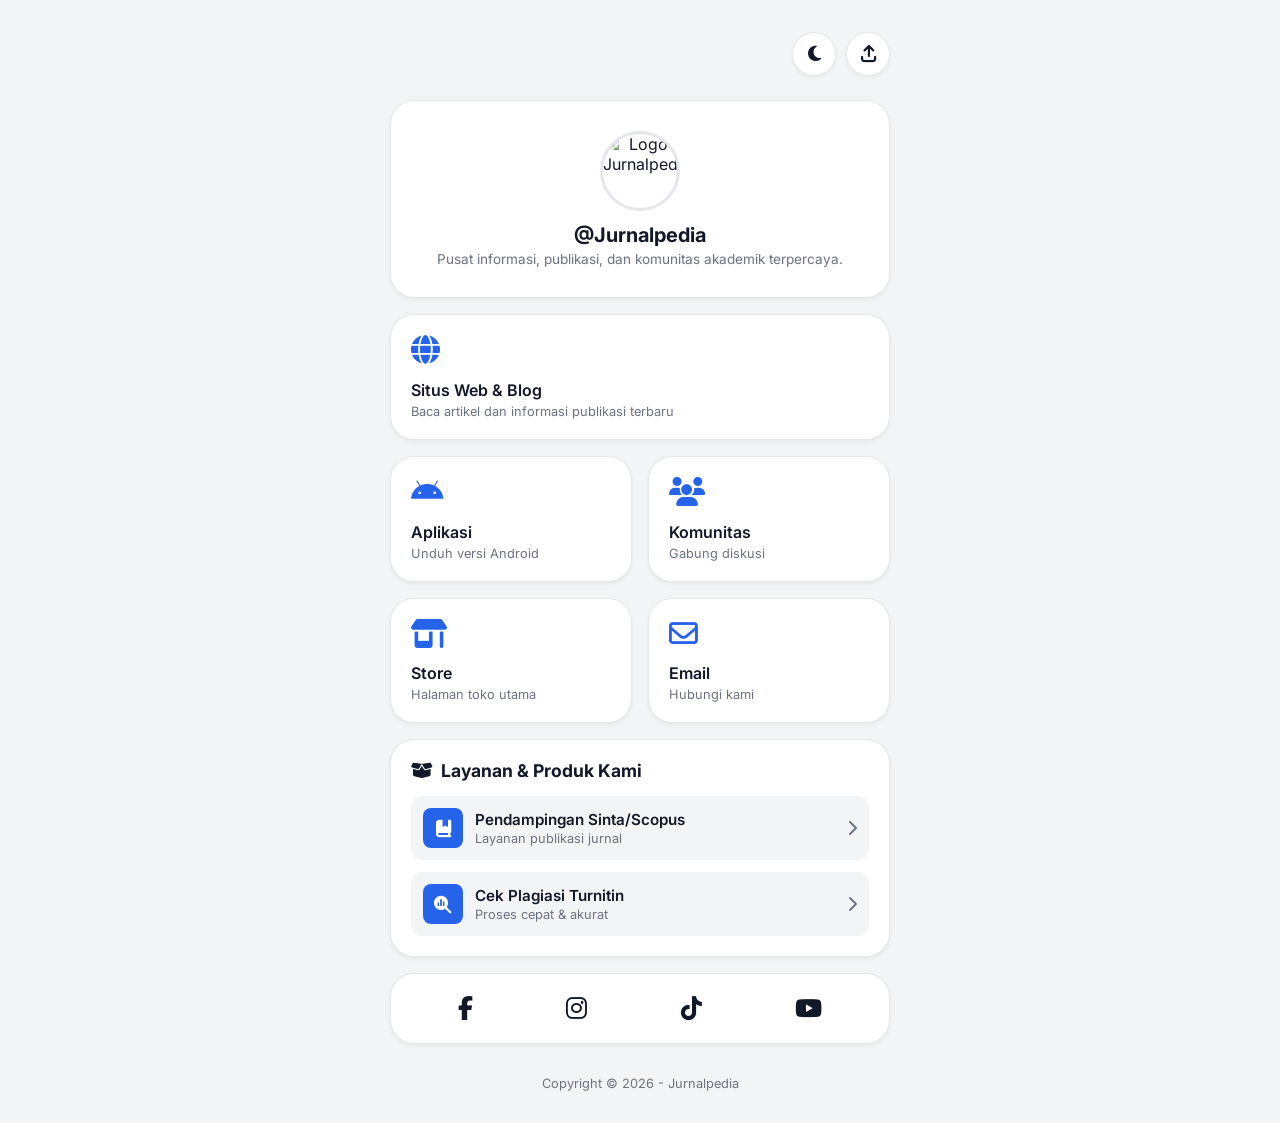
==== index.html @ 5d174ae8 "Initial commit: Jurnalpedia Link" ====
<!DOCTYPE html>
<html lang="id" data-theme="light">
<head>
    <meta charset="UTF-8">
    <meta name="viewport" content="width=device-width, initial-scale=1.0">
    
    <title>Jurnalpedia | Link & Resources</title>
    <meta name="description" content="Portal tautan resmi Jurnalpedia. Akses blog, aplikasi Android, layanan pendampingan Sinta/Scopus, dan komunitas akademik terpercaya.">
    <link rel="canonical" href="https://link.jurnalpedia.my.id/" />
    
    <link rel="icon" type="image/png" href="path/to/favicon.png">

    <meta property="og:title" content="Jurnalpedia | Link & Resources">
    <meta property="og:description" content="Temukan semua tautan resmi, layanan, dan komunitas akademik Jurnalpedia di sini.">
    <meta property="og:image" content="https://link.jurnalpedia.my.id/gambar-thumbnail-untuk-share.jpg"> 
    <meta property="og:url" content="https://link.jurnalpedia.my.id/">
    <meta property="og:type" content="website">

    <meta name="twitter:card" content="summary_large_image">
    <meta name="twitter:title" content="Jurnalpedia | Link & Resources">
    <meta name="twitter:description" content="Pusat informasi, publikasi, dan komunitas akademik terpercaya.">
    <meta name="twitter:image" content="https://link.jurnalpedia.my.id/gambar-thumbnail-untuk-share.jpg"> 
    
    <link href="https://fonts.googleapis.com/css2?family=Inter:wght@400;500;600;700&display=swap" rel="stylesheet">
    <link rel="stylesheet" href="https://cdnjs.cloudflare.com/ajax/libs/font-awesome/6.4.0/css/all.min.css">

    <style>
        :root { --bg-color: #f3f4f6; --text-main: #111827; --text-muted: #6b7280; --card-bg: #ffffff; --card-border: #e5e7eb; --accent-color: #2563eb; --shadow-sm: 0 2px 4px rgba(0,0,0,0.05); --shadow-md: 0 10px 15px -3px rgba(0,0,0,0.1); }
        [data-theme="dark"] { --bg-color: #111827; --text-main: #f9fafb; --text-muted: #9ca3af; --card-bg: #1f2937; --card-border: #374151; --accent-color: #3b82f6; --shadow-sm: 0 2px 4px rgba(0,0,0,0.3); --shadow-md: 0 10px 15px -3px rgba(0,0,0,0.4); }
        * { box-sizing: border-box; margin: 0; padding: 0; font-family: 'Inter', sans-serif; }
        body { background-color: var(--bg-color); color: var(--text-main); display: flex; justify-content: center; min-height: 100vh; padding: 2rem 1rem; transition: background-color 0.3s, color 0.3s; }
        .container { width: 100%; max-width: 500px; display: flex; flex-direction: column; }
        .top-actions { display: flex; justify-content: flex-end; gap: 10px; margin-bottom: 1.5rem; }
        .icon-btn { background: var(--card-bg); border: 1px solid var(--card-border); color: var(--text-main); width: 44px; height: 44px; border-radius: 50%; display: flex; align-items: center; justify-content: center; cursor: pointer; box-shadow: var(--shadow-sm); font-size: 1.1rem; transition: transform 0.2s; }
        .icon-btn:active { transform: scale(0.95); }
        .bento-grid { display: grid; grid-template-columns: repeat(2, 1fr); gap: 16px; width: 100%; }
        .bento-card { background-color: var(--card-bg); border: 1px solid var(--card-border); border-radius: 24px; padding: 20px; text-decoration: none; color: var(--text-main); display: flex; flex-direction: column; justify-content: space-between; box-shadow: var(--shadow-sm); transition: transform 0.2s, box-shadow 0.2s; position: relative; overflow: hidden; }
        .bento-card:hover { transform: translateY(-4px); box-shadow: var(--shadow-md); }
        .span-2 { grid-column: span 2; }
        .profile-card { align-items: center; text-align: center; padding: 30px 20px; }
        .profile-img { width: 80px; height: 80px; border-radius: 50%; object-fit: cover; margin-bottom: 12px; border: 3px solid var(--card-border); }
        .profile-card h1 { font-size: 1.25rem; font-weight: 700; margin-bottom: 4px; }
        .profile-card p { font-size: 0.85rem; color: var(--text-muted); }
        .link-card i { font-size: 1.8rem; margin-bottom: 16px; color: var(--accent-color); }
        .link-card h2 { font-size: 1rem; font-weight: 600; margin-bottom: 4px; }
        .link-card p { font-size: 0.8rem; color: var(--text-muted); }
        .product-section h2 { font-size: 1.1rem; margin-bottom: 15px; color: var(--text-main); display: flex; align-items: center; gap: 8px; }
        .product-list { display: flex; flex-direction: column; gap: 12px; }
        .product-item { display: flex; align-items: center; justify-content: space-between; padding: 12px; background-color: var(--bg-color); border-radius: 12px; text-decoration: none; color: var(--text-main); transition: transform 0.2s, background-color 0.2s; }
        .product-item:hover { transform: scale(1.02); background-color: var(--card-border); }
        .product-info { display: flex; align-items: center; gap: 12px; }
        .product-icon { width: 40px; height: 40px; border-radius: 8px; background-color: var(--accent-color); color: #ffffff; display: flex; align-items: center; justify-content: center; font-size: 1.1rem; }
        .product-text h3 { font-size: 0.95rem; font-weight: 600; margin-bottom: 2px; }
        .product-text p { font-size: 0.8rem; color: var(--text-muted); }
        .social-card { display: flex; flex-direction: row; justify-content: space-around; align-items: center; padding: 20px; }
        .social-link { color: var(--text-main); font-size: 1.5rem; transition: color 0.2s, transform 0.2s; }
        .social-link:hover { color: var(--accent-color); transform: scale(1.1); }
        .footer { margin-top: 2rem; text-align: center; color: var(--text-muted); font-size: 0.8rem; }

        @media (max-width: 480px) {
            body {
                padding: 1.5rem 0.75rem;
            }
            .bento-grid {
                gap: 12px;
            }
            .bento-card {
                padding: 15px;
                border-radius: 20px;
            }
            .profile-card {
                padding: 20px 15px;
            }
            .profile-img {
                width: 70px;
                height: 70px;
            }
            .link-card i {
                font-size: 1.5rem;
                margin-bottom: 12px;
            }
            .link-card h2 {
                font-size: 0.9rem;
            }
            .link-card p {
                font-size: 0.75rem;
            }
            .product-item {
                padding: 10px;
            }
            .product-icon {
                width: 36px;
                height: 36px;
                font-size: 1rem;
            }
            .product-text h3 {
                font-size: 0.85rem;
            }
            .product-text p {
                font-size: 0.75rem;
            }
            .social-card {
                padding: 15px;
            }
            .social-link {
                font-size: 1.3rem;
            }
        }
    </style>
</head>
<body>

    <div class="container">
        
        <div class="top-actions">
            <button class="icon-btn" id="themeToggle" aria-label="Toggle Dark Mode">
                <i class="fa-solid fa-moon"></i>
            </button>
            <button class="icon-btn" id="shareBtn" aria-label="Share">
                <i class="fa-solid fa-arrow-up-from-bracket"></i>
            </button>
        </div>

        <div class="bento-grid">
            
            <div class="bento-card profile-card span-2">
                <img src="https://via.placeholder.com/150" alt="Logo Jurnalpedia" class="profile-img">
                <h1>@Jurnalpedia</h1> 
                <p>Pusat informasi, publikasi, dan komunitas akademik terpercaya.</p>
            </div>

            <a href="https://www.jurnalpedia.my.id" class="bento-card link-card span-2" target="_blank" rel="noopener noreferrer">
                <i class="fa-solid fa-globe"></i>
                <div>
                    <h2>Situs Web & Blog</h2> 
                    <p>Baca artikel dan informasi publikasi terbaru</p>
                </div>
            </a>

            <a href="#" class="bento-card link-card" target="_blank" rel="noopener noreferrer">
                <i class="fa-brands fa-android"></i>
                <div>
                    <h2>Aplikasi</h2> 
                    <p>Unduh versi Android</p>
                </div>
            </a>

            <a href="#" class="bento-card link-card" target="_blank" rel="noopener noreferrer">
                <i class="fa-solid fa-users"></i>
                <div>
                    <h2>Komunitas</h2> 
                    <p>Gabung diskusi</p>
                </div>
            </a>

            <a href="#" class="bento-card link-card" target="_blank" rel="noopener noreferrer">
                <i class="fa-solid fa-shop"></i>
                <div>
                    <h2>Store</h2> 
                    <p>Halaman toko utama</p>
                </div>
            </a>

            <a href="mailto:email@jurnalpedia.my.id" class="bento-card link-card">
                <i class="fa-regular fa-envelope"></i>
                <div>
                    <h2>Email</h2> 
                    <p>Hubungi kami</p>
                </div>
            </a>

            <div class="bento-card span-2 product-section">
                <h2><i class="fa-solid fa-box-open"></i> Layanan & Produk Kami</h2> 
                <div class="product-list">
                    
                    <a href="#" class="product-item" target="_blank" rel="noopener noreferrer">
                        <div class="product-info">
                            <div class="product-icon"><i class="fa-solid fa-book-bookmark"></i></div>
                            <div class="product-text">
                                <h3>Pendampingan Sinta/Scopus</h3> 
                                <p>Layanan publikasi jurnal</p>
                            </div>
                        </div>
                        <i class="fa-solid fa-chevron-right" style="color: var(--text-muted);"></i>
                    </a>

                    <a href="#" class="product-item" target="_blank" rel="noopener noreferrer">
                        <div class="product-info">
                            <div class="product-icon"><i class="fa-solid fa-magnifying-glass-chart"></i></div>
                            <div class="product-text">
                                <h3>Cek Plagiasi Turnitin</h3> 
                                <p>Proses cepat & akurat</p>
                            </div>
                        </div>
                        <i class="fa-solid fa-chevron-right" style="color: var(--text-muted);"></i>
                    </a>

                </div>
            </div>

            <div class="bento-card social-card span-2">
                <a href="#" class="social-link" aria-label="Facebook Page" target="_blank" rel="noopener noreferrer"><i class="fa-brands fa-facebook-f"></i></a>
                <a href="#" class="social-link" aria-label="Instagram Profile" target="_blank" rel="noopener noreferrer"><i class="fa-brands fa-instagram"></i></a>
                <a href="#" class="social-link" aria-label="TikTok Profile" target="_blank" rel="noopener noreferrer"><i class="fa-brands fa-tiktok"></i></a>
                <a href="#" class="social-link" aria-label="YouTube Channel" target="_blank" rel="noopener noreferrer"><i class="fa-brands fa-youtube"></i></a>
            </div>

        </div>
        <div class="footer">
            <p>Copyright &copy; <span id="year">2026</span> - Jurnalpedia</p>
        </div>

    </div>

    <script>
        document.getElementById('year').textContent = new Date().getFullYear();
        const themeToggle = document.getElementById('themeToggle');
        const themeIcon = themeToggle.querySelector('i');
        const htmlElement = document.documentElement;
        const savedTheme = localStorage.getItem('theme');
        if (savedTheme) {
            htmlElement.setAttribute('data-theme', savedTheme);
            updateThemeIcon(savedTheme);
        } else if (window.matchMedia && window.matchMedia('(prefers-color-scheme: dark)').matches) {
            htmlElement.setAttribute('data-theme', 'dark');
            updateThemeIcon('dark');
        }
        themeToggle.addEventListener('click', () => {
            const currentTheme = htmlElement.getAttribute('data-theme');
            const newTheme = currentTheme === 'light' ? 'dark' : 'light';
            htmlElement.setAttribute('data-theme', newTheme);
            localStorage.setItem('theme', newTheme);
            updateThemeIcon(newTheme);
        });
        function updateThemeIcon(theme) {
            if (theme === 'dark') {
                themeIcon.classList.replace('fa-moon', 'fa-sun');
            } else {
                themeIcon.classList.replace('fa-sun', 'fa-moon');
            }
        }
        const shareBtn = document.getElementById('shareBtn');
        shareBtn.addEventListener('click', async () => {
            if (navigator.share) {
                try {
                    await navigator.share({
                        title: 'Jurnalpedia Links',
                        text: 'Temukan semua tautan resmi Jurnalpedia di sini!',
                        url: window.location.href
                    });
                } catch (err) {
                    console.log('Share canceled:', err);
                }
            } else {
                navigator.clipboard.writeText(window.location.href);
                alert('Tautan disalin ke clipboard!');
            }
        });
    </script>
</body>
</html>
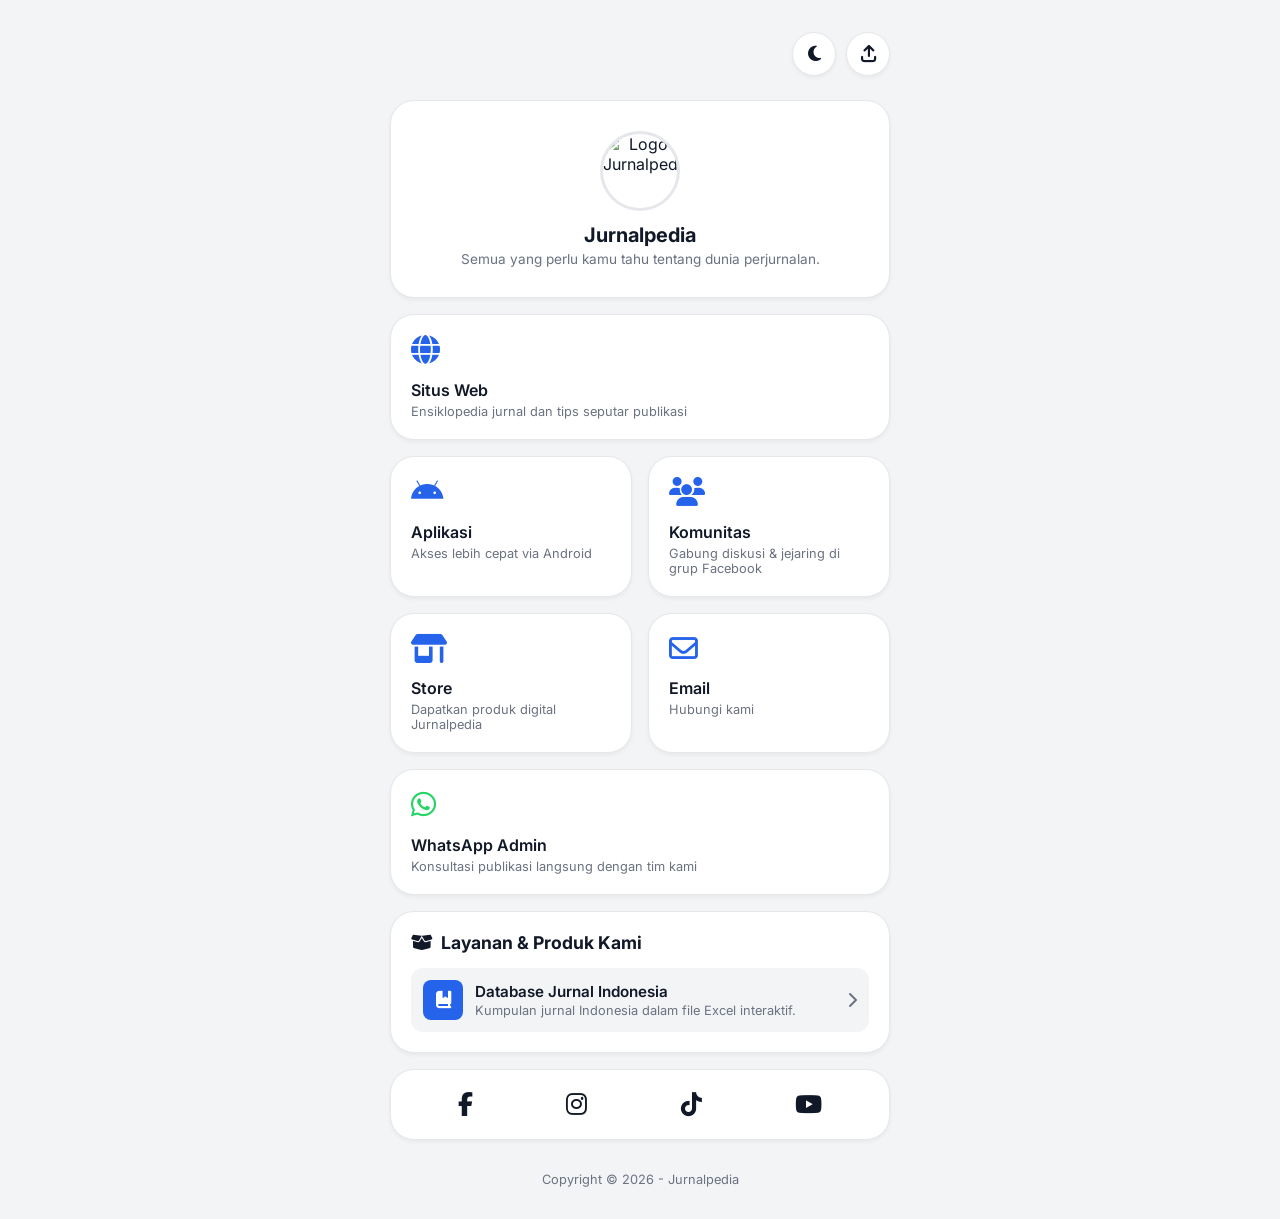
==== commit 838f1f3b: "Update SEO meta tags, perbaiki copywriting profil, dan tambah tombol WhatsApp" ====
--- a/index.html
+++ b/index.html
@@ -4,22 +4,22 @@
     <meta charset="UTF-8">
     <meta name="viewport" content="width=device-width, initial-scale=1.0">
     
-    <title>Jurnalpedia | Link & Resources</title>
-    <meta name="description" content="Portal tautan resmi Jurnalpedia. Akses blog, aplikasi Android, layanan pendampingan Sinta/Scopus, dan komunitas akademik terpercaya.">
+    <title>Jurnalpedia | Ensiklopedia Jurnal & Komunitas Akademik</title>
+    <meta name="description" content="Portal tautan resmi Jurnalpedia. Akses ensiklopedia jurnal, aplikasi Android, database jurnal Indonesia, dan komunitas akademik terpercaya.">
     <link rel="canonical" href="https://link.jurnalpedia.my.id/" />
     
-    <link rel="icon" type="image/png" href="path/to/favicon.png">
-
-    <meta property="og:title" content="Jurnalpedia | Link & Resources">
-    <meta property="og:description" content="Temukan semua tautan resmi, layanan, dan komunitas akademik Jurnalpedia di sini.">
-    <meta property="og:image" content="https://link.jurnalpedia.my.id/gambar-thumbnail-untuk-share.jpg"> 
+    <link rel="icon" type="image/png" href="https://yt3.googleusercontent.com/y1gAAo7GMOeDm1l3ZF2Vd3E8LzYEVMPhHXosQD47yBNoC2jjuOr83NpmQH1GYF8nZBvdHhKmEA=s160-c-k-c0x00ffffff-no-rj">
+
+    <meta property="og:title" content="Jurnalpedia | Ensiklopedia Jurnal & Komunitas Akademik">
+    <meta property="og:description" content="Portal tautan resmi Jurnalpedia. Akses ensiklopedia jurnal, aplikasi Android, database jurnal Indonesia, dan komunitas akademik terpercaya.">
+    <meta property="og:image" content="https://yt3.googleusercontent.com/y1gAAo7GMOeDm1l3ZF2Vd3E8LzYEVMPhHXosQD47yBNoC2jjuOr83NpmQH1GYF8nZBvdHhKmEA=s160-c-k-c0x00ffffff-no-rj"> 
     <meta property="og:url" content="https://link.jurnalpedia.my.id/">
     <meta property="og:type" content="website">
 
     <meta name="twitter:card" content="summary_large_image">
-    <meta name="twitter:title" content="Jurnalpedia | Link & Resources">
-    <meta name="twitter:description" content="Pusat informasi, publikasi, dan komunitas akademik terpercaya.">
-    <meta name="twitter:image" content="https://link.jurnalpedia.my.id/gambar-thumbnail-untuk-share.jpg"> 
+    <meta name="twitter:title" content="Jurnalpedia | Ensiklopedia Jurnal & Komunitas Akademik">
+    <meta name="twitter:description" content="Portal tautan resmi Jurnalpedia. Akses ensiklopedia jurnal, aplikasi Android, database jurnal Indonesia, dan komunitas akademik terpercaya.">
+    <meta name="twitter:image" content="https://yt3.googleusercontent.com/y1gAAo7GMOeDm1l3ZF2Vd3E8LzYEVMPhHXosQD47yBNoC2jjuOr83NpmQH1GYF8nZBvdHhKmEA=s160-c-k-c0x00ffffff-no-rj"> 
     
     <link href="https://fonts.googleapis.com/css2?family=Inter:wght@400;500;600;700&display=swap" rel="stylesheet">
     <link rel="stylesheet" href="https://cdnjs.cloudflare.com/ajax/libs/font-awesome/6.4.0/css/all.min.css">
@@ -34,7 +34,9 @@
         .icon-btn { background: var(--card-bg); border: 1px solid var(--card-border); color: var(--text-main); width: 44px; height: 44px; border-radius: 50%; display: flex; align-items: center; justify-content: center; cursor: pointer; box-shadow: var(--shadow-sm); font-size: 1.1rem; transition: transform 0.2s; }
         .icon-btn:active { transform: scale(0.95); }
         .bento-grid { display: grid; grid-template-columns: repeat(2, 1fr); gap: 16px; width: 100%; }
-        .bento-card { background-color: var(--card-bg); border: 1px solid var(--card-border); border-radius: 24px; padding: 20px; text-decoration: none; color: var(--text-main); display: flex; flex-direction: column; justify-content: space-between; box-shadow: var(--shadow-sm); transition: transform 0.2s, box-shadow 0.2s; position: relative; overflow: hidden; }
+        
+        .bento-card { background-color: var(--card-bg); border: 1px solid var(--card-border); border-radius: 24px; padding: 20px; text-decoration: none; color: var(--text-main); display: flex; flex-direction: column; justify-content: flex-start; box-shadow: var(--shadow-sm); transition: transform 0.2s, box-shadow 0.2s; position: relative; overflow: hidden; }
+        
         .bento-card:hover { transform: translateY(-4px); box-shadow: var(--shadow-md); }
         .span-2 { grid-column: span 2; }
         .profile-card { align-items: center; text-align: center; padding: 30px 20px; }
@@ -42,6 +44,9 @@
         .profile-card h1 { font-size: 1.25rem; font-weight: 700; margin-bottom: 4px; }
         .profile-card p { font-size: 0.85rem; color: var(--text-muted); }
         .link-card i { font-size: 1.8rem; margin-bottom: 16px; color: var(--accent-color); }
+        
+        .wa-icon { color: #25D366 !important; }
+
         .link-card h2 { font-size: 1rem; font-weight: 600; margin-bottom: 4px; }
         .link-card p { font-size: 0.8rem; color: var(--text-muted); }
         .product-section h2 { font-size: 1.1rem; margin-bottom: 15px; color: var(--text-main); display: flex; align-items: center; gap: 8px; }
@@ -58,53 +63,20 @@
         .footer { margin-top: 2rem; text-align: center; color: var(--text-muted); font-size: 0.8rem; }
 
         @media (max-width: 480px) {
-            body {
-                padding: 1.5rem 0.75rem;
-            }
-            .bento-grid {
-                gap: 12px;
-            }
-            .bento-card {
-                padding: 15px;
-                border-radius: 20px;
-            }
-            .profile-card {
-                padding: 20px 15px;
-            }
-            .profile-img {
-                width: 70px;
-                height: 70px;
-            }
-            .link-card i {
-                font-size: 1.5rem;
-                margin-bottom: 12px;
-            }
-            .link-card h2 {
-                font-size: 0.9rem;
-            }
-            .link-card p {
-                font-size: 0.75rem;
-            }
-            .product-item {
-                padding: 10px;
-            }
-            .product-icon {
-                width: 36px;
-                height: 36px;
-                font-size: 1rem;
-            }
-            .product-text h3 {
-                font-size: 0.85rem;
-            }
-            .product-text p {
-                font-size: 0.75rem;
-            }
-            .social-card {
-                padding: 15px;
-            }
-            .social-link {
-                font-size: 1.3rem;
-            }
+            body { padding: 1.5rem 0.75rem; }
+            .bento-grid { gap: 12px; }
+            .bento-card { padding: 15px; border-radius: 20px; }
+            .profile-card { padding: 20px 15px; }
+            .profile-img { width: 70px; height: 70px; }
+            .link-card i { font-size: 1.5rem; margin-bottom: 12px; }
+            .link-card h2 { font-size: 0.9rem; }
+            .link-card p { font-size: 0.75rem; }
+            .product-item { padding: 10px; }
+            .product-icon { width: 36px; height: 36px; font-size: 1rem; }
+            .product-text h3 { font-size: 0.85rem; }
+            .product-text p { font-size: 0.75rem; }
+            .social-card { padding: 15px; }
+            .social-link { font-size: 1.3rem; }
         }
     </style>
 </head>
@@ -124,48 +96,56 @@
         <div class="bento-grid">
             
             <div class="bento-card profile-card span-2">
-                <img src="https://via.placeholder.com/150" alt="Logo Jurnalpedia" class="profile-img">
-                <h1>@Jurnalpedia</h1> 
-                <p>Pusat informasi, publikasi, dan komunitas akademik terpercaya.</p>
+                <img src="https://yt3.googleusercontent.com/y1gAAo7GMOeDm1l3ZF2Vd3E8LzYEVMPhHXosQD47yBNoC2jjuOr83NpmQH1GYF8nZBvdHhKmEA=s160-c-k-c0x00ffffff-no-rj" alt="Logo Jurnalpedia" class="profile-img">
+                <h1>Jurnalpedia</h1> 
+                <p>Semua yang perlu kamu tahu tentang dunia perjurnalan.</p>
             </div>
 
             <a href="https://www.jurnalpedia.my.id" class="bento-card link-card span-2" target="_blank" rel="noopener noreferrer">
                 <i class="fa-solid fa-globe"></i>
                 <div>
-                    <h2>Situs Web & Blog</h2> 
-                    <p>Baca artikel dan informasi publikasi terbaru</p>
-                </div>
-            </a>
-
-            <a href="#" class="bento-card link-card" target="_blank" rel="noopener noreferrer">
+                    <h2>Situs Web</h2> 
+                    <p>Ensiklopedia jurnal dan tips seputar publikasi</p>
+                </div>
+            </a>
+
+            <a href="https://play.google.com/store/apps/details?id=com.jurnalpedia.app" class="bento-card link-card" target="_blank" rel="noopener noreferrer">
                 <i class="fa-brands fa-android"></i>
                 <div>
                     <h2>Aplikasi</h2> 
-                    <p>Unduh versi Android</p>
-                </div>
-            </a>
-
-            <a href="#" class="bento-card link-card" target="_blank" rel="noopener noreferrer">
+                    <p>Akses lebih cepat via Android</p>
+                </div>
+            </a>
+
+            <a href="https://www.facebook.com/groups/jurnalpediaofc" class="bento-card link-card" target="_blank" rel="noopener noreferrer">
                 <i class="fa-solid fa-users"></i>
                 <div>
                     <h2>Komunitas</h2> 
-                    <p>Gabung diskusi</p>
-                </div>
-            </a>
-
-            <a href="#" class="bento-card link-card" target="_blank" rel="noopener noreferrer">
+                    <p>Gabung diskusi & jejaring di grup Facebook</p>
+                </div>
+            </a>
+
+            <a href="https://lynk.id/fanblog" class="bento-card link-card" target="_blank" rel="noopener noreferrer">
                 <i class="fa-solid fa-shop"></i>
                 <div>
                     <h2>Store</h2> 
-                    <p>Halaman toko utama</p>
-                </div>
-            </a>
-
-            <a href="mailto:email@jurnalpedia.my.id" class="bento-card link-card">
+                    <p>Dapatkan produk digital Jurnalpedia</p>
+                </div>
+            </a>
+
+            <a href="mailto:fanblog.jurnalpedia@gmail.com" class="bento-card link-card">
                 <i class="fa-regular fa-envelope"></i>
                 <div>
                     <h2>Email</h2> 
                     <p>Hubungi kami</p>
+                </div>
+            </a>
+
+            <a href="https://wa.me/6285275551454?text=Halo%20Admin%20Jurnalpedia,%20saya%20ingin%20konsultasi%20mengenai%20publikasi%20jurnal." class="bento-card link-card span-2" target="_blank" rel="noopener noreferrer">
+                <i class="fa-brands fa-whatsapp wa-icon"></i>
+                <div>
+                    <h2>WhatsApp Admin</h2> 
+                    <p>Konsultasi publikasi langsung dengan tim kami</p>
                 </div>
             </a>
 
@@ -173,36 +153,24 @@
                 <h2><i class="fa-solid fa-box-open"></i> Layanan & Produk Kami</h2> 
                 <div class="product-list">
                     
-                    <a href="#" class="product-item" target="_blank" rel="noopener noreferrer">
+                    <a href="https://lynk.id/fanblog/zommzvxz33ov" class="product-item" target="_blank" rel="noopener noreferrer">
                         <div class="product-info">
                             <div class="product-icon"><i class="fa-solid fa-book-bookmark"></i></div>
                             <div class="product-text">
-                                <h3>Pendampingan Sinta/Scopus</h3> 
-                                <p>Layanan publikasi jurnal</p>
+                                <h3>Database Jurnal Indonesia</h3> 
+                                <p>Kumpulan jurnal Indonesia dalam file Excel interaktif.</p>
                             </div>
                         </div>
                         <i class="fa-solid fa-chevron-right" style="color: var(--text-muted);"></i>
                     </a>
-
-                    <a href="#" class="product-item" target="_blank" rel="noopener noreferrer">
-                        <div class="product-info">
-                            <div class="product-icon"><i class="fa-solid fa-magnifying-glass-chart"></i></div>
-                            <div class="product-text">
-                                <h3>Cek Plagiasi Turnitin</h3> 
-                                <p>Proses cepat & akurat</p>
-                            </div>
-                        </div>
-                        <i class="fa-solid fa-chevron-right" style="color: var(--text-muted);"></i>
-                    </a>
-
                 </div>
             </div>
 
             <div class="bento-card social-card span-2">
-                <a href="#" class="social-link" aria-label="Facebook Page" target="_blank" rel="noopener noreferrer"><i class="fa-brands fa-facebook-f"></i></a>
-                <a href="#" class="social-link" aria-label="Instagram Profile" target="_blank" rel="noopener noreferrer"><i class="fa-brands fa-instagram"></i></a>
-                <a href="#" class="social-link" aria-label="TikTok Profile" target="_blank" rel="noopener noreferrer"><i class="fa-brands fa-tiktok"></i></a>
-                <a href="#" class="social-link" aria-label="YouTube Channel" target="_blank" rel="noopener noreferrer"><i class="fa-brands fa-youtube"></i></a>
+                <a href="https://www.facebook.com/jurnalpediaofc" class="social-link" aria-label="Facebook Page" target="_blank" rel="noopener noreferrer"><i class="fa-brands fa-facebook-f"></i></a>
+                <a href="https://www.instagram.com/jurnalpediaofc" class="social-link" aria-label="Instagram Profile" target="_blank" rel="noopener noreferrer"><i class="fa-brands fa-instagram"></i></a>
+                <a href="https://www.tiktok.com/@jurnalpediaofc" class="social-link" aria-label="TikTok Profile" target="_blank" rel="noopener noreferrer"><i class="fa-brands fa-tiktok"></i></a>
+                <a href="https://www.youtube.com/@jurnalpediaofc" class="social-link" aria-label="YouTube Channel" target="_blank" rel="noopener noreferrer"><i class="fa-brands fa-youtube"></i></a>
             </div>
 
         </div>
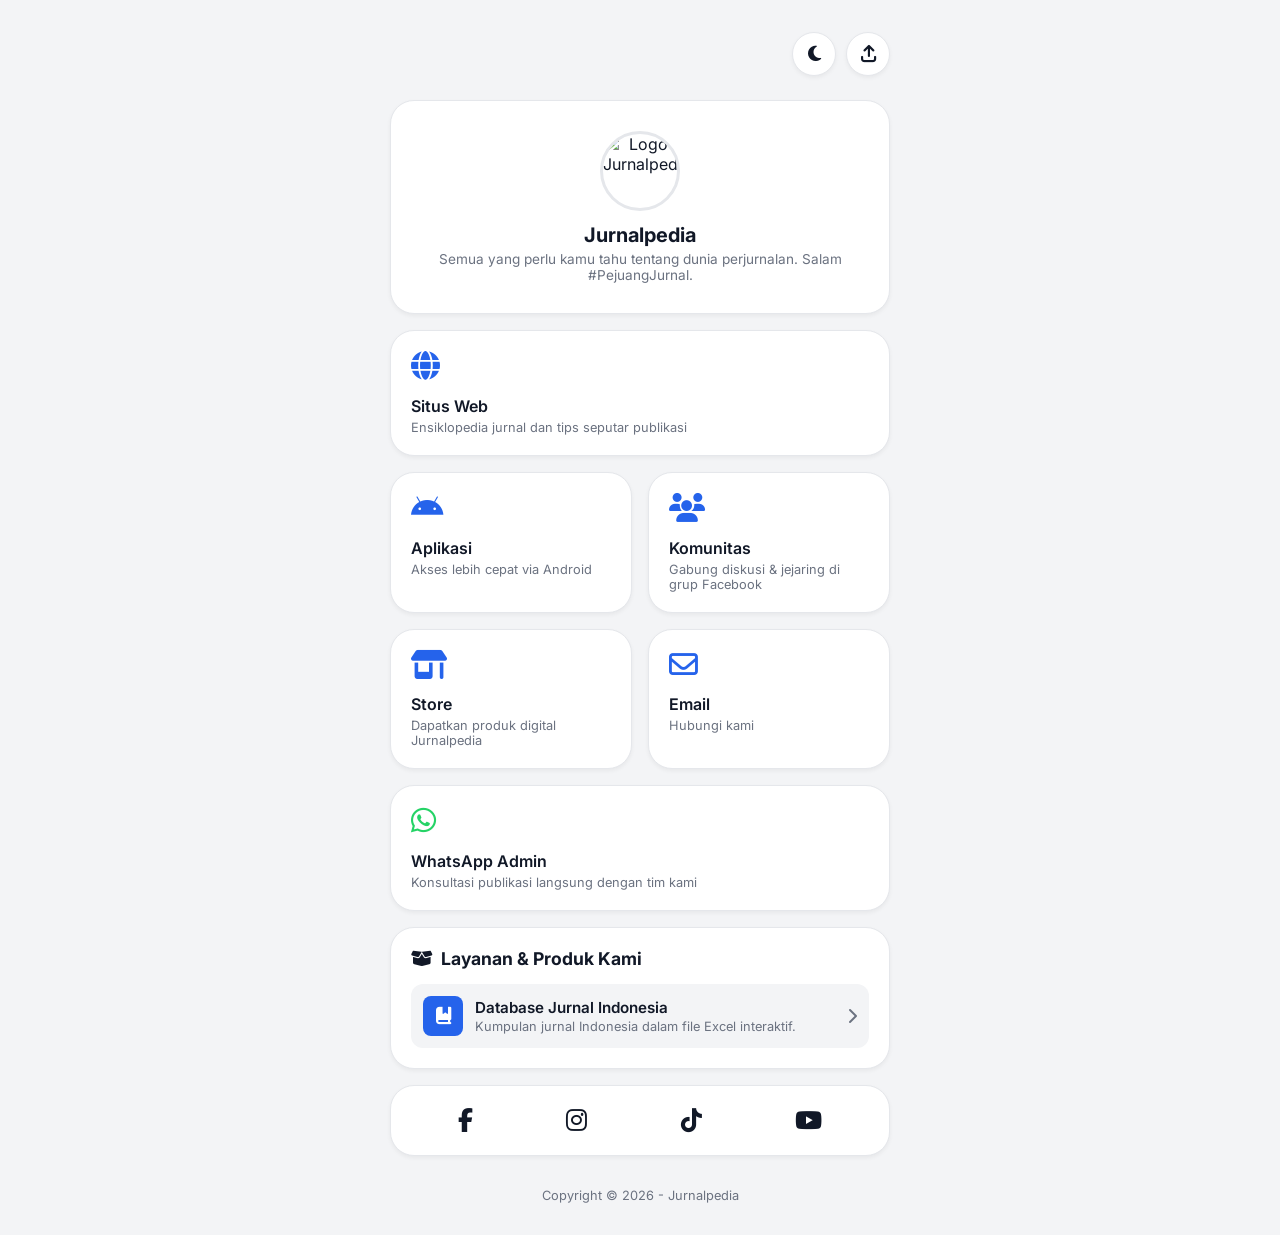
==== commit cb279a86: "update: description" ====
--- a/index.html
+++ b/index.html
@@ -4,20 +4,20 @@
     <meta charset="UTF-8">
     <meta name="viewport" content="width=device-width, initial-scale=1.0">
     
-    <title>Jurnalpedia | Ensiklopedia Jurnal & Komunitas Akademik</title>
+    <title>Jurnalpedia - Ensiklopedia dan Komunitas Jurnal</title>
     <meta name="description" content="Portal tautan resmi Jurnalpedia. Akses ensiklopedia jurnal, aplikasi Android, database jurnal Indonesia, dan komunitas akademik terpercaya.">
-    <link rel="canonical" href="https://link.jurnalpedia.my.id/" />
+    <link rel="canonical" href="https://bio.jurnalpedia.my.id/" />
     
     <link rel="icon" type="image/png" href="https://yt3.googleusercontent.com/y1gAAo7GMOeDm1l3ZF2Vd3E8LzYEVMPhHXosQD47yBNoC2jjuOr83NpmQH1GYF8nZBvdHhKmEA=s160-c-k-c0x00ffffff-no-rj">
 
-    <meta property="og:title" content="Jurnalpedia | Ensiklopedia Jurnal & Komunitas Akademik">
+    <meta property="og:title" content="Jurnalpedia - Ensiklopedia dan Komunitas Jurnal">
     <meta property="og:description" content="Portal tautan resmi Jurnalpedia. Akses ensiklopedia jurnal, aplikasi Android, database jurnal Indonesia, dan komunitas akademik terpercaya.">
     <meta property="og:image" content="https://yt3.googleusercontent.com/y1gAAo7GMOeDm1l3ZF2Vd3E8LzYEVMPhHXosQD47yBNoC2jjuOr83NpmQH1GYF8nZBvdHhKmEA=s160-c-k-c0x00ffffff-no-rj"> 
-    <meta property="og:url" content="https://link.jurnalpedia.my.id/">
+    <meta property="og:url" content="https://bio.jurnalpedia.my.id/">
     <meta property="og:type" content="website">
 
     <meta name="twitter:card" content="summary_large_image">
-    <meta name="twitter:title" content="Jurnalpedia | Ensiklopedia Jurnal & Komunitas Akademik">
+    <meta name="twitter:title" content="Jurnalpedia - Ensiklopedia dan Komunitas Jurnal">
     <meta name="twitter:description" content="Portal tautan resmi Jurnalpedia. Akses ensiklopedia jurnal, aplikasi Android, database jurnal Indonesia, dan komunitas akademik terpercaya.">
     <meta name="twitter:image" content="https://yt3.googleusercontent.com/y1gAAo7GMOeDm1l3ZF2Vd3E8LzYEVMPhHXosQD47yBNoC2jjuOr83NpmQH1GYF8nZBvdHhKmEA=s160-c-k-c0x00ffffff-no-rj"> 
     
@@ -98,7 +98,7 @@
             <div class="bento-card profile-card span-2">
                 <img src="https://yt3.googleusercontent.com/y1gAAo7GMOeDm1l3ZF2Vd3E8LzYEVMPhHXosQD47yBNoC2jjuOr83NpmQH1GYF8nZBvdHhKmEA=s160-c-k-c0x00ffffff-no-rj" alt="Logo Jurnalpedia" class="profile-img">
                 <h1>Jurnalpedia</h1> 
-                <p>Semua yang perlu kamu tahu tentang dunia perjurnalan.</p>
+                <p>Semua yang perlu kamu tahu tentang dunia perjurnalan. Salam #PejuangJurnal.</p>
             </div>
 
             <a href="https://www.jurnalpedia.my.id" class="bento-card link-card span-2" target="_blank" rel="noopener noreferrer">
@@ -212,8 +212,8 @@
             if (navigator.share) {
                 try {
                     await navigator.share({
-                        title: 'Jurnalpedia Links',
-                        text: 'Temukan semua tautan resmi Jurnalpedia di sini!',
+                        title: 'Jurnalpedia - Ensiklopedia dan Komunitas Jurnal',
+                        text: 'Temukan semua kanal resmi Jurnalpedia di sini!',
                         url: window.location.href
                     });
                 } catch (err) {
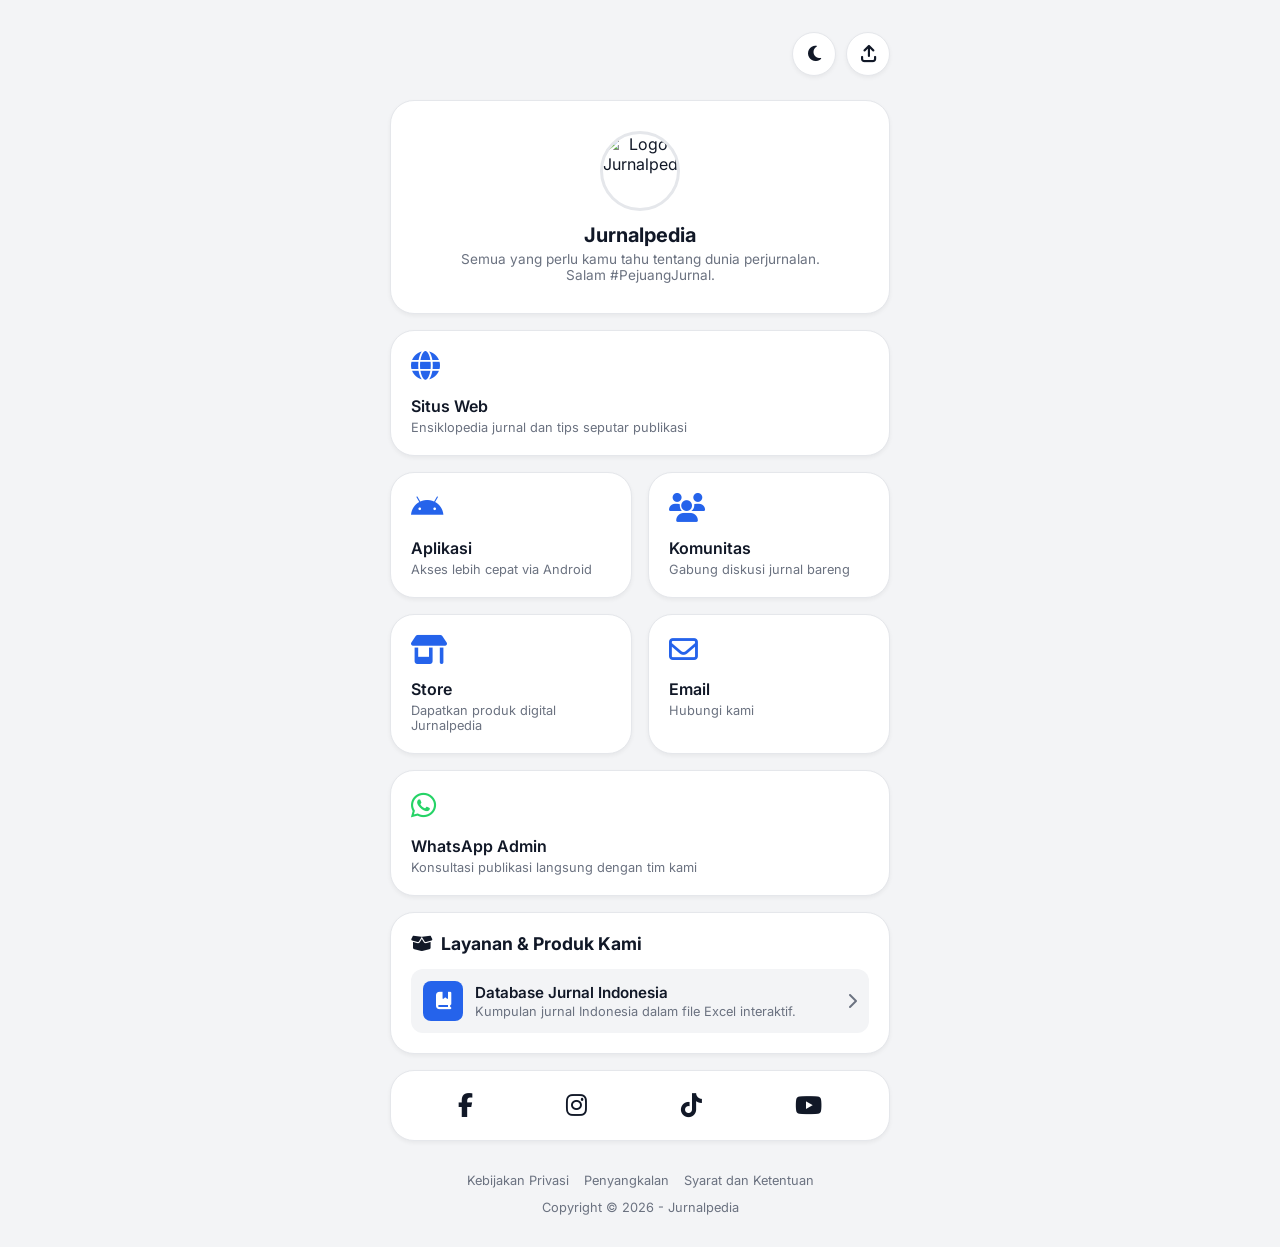
==== commit 736592d5: "update: separate script and style" ====
--- a/index.html
+++ b/index.html
@@ -4,86 +4,31 @@
     <meta charset="UTF-8">
     <meta name="viewport" content="width=device-width, initial-scale=1.0">
     
-    <title>Jurnalpedia - Ensiklopedia dan Komunitas Jurnal</title>
+    <title>Jurnalpedia</title>
     <meta name="description" content="Portal tautan resmi Jurnalpedia. Akses ensiklopedia jurnal, aplikasi Android, database jurnal Indonesia, dan komunitas akademik terpercaya.">
     <link rel="canonical" href="https://bio.jurnalpedia.my.id/" />
     
     <link rel="icon" type="image/png" href="https://yt3.googleusercontent.com/y1gAAo7GMOeDm1l3ZF2Vd3E8LzYEVMPhHXosQD47yBNoC2jjuOr83NpmQH1GYF8nZBvdHhKmEA=s160-c-k-c0x00ffffff-no-rj">
 
-    <meta property="og:title" content="Jurnalpedia - Ensiklopedia dan Komunitas Jurnal">
+    <meta property="og:title" content="Jurnalpedia">
     <meta property="og:description" content="Portal tautan resmi Jurnalpedia. Akses ensiklopedia jurnal, aplikasi Android, database jurnal Indonesia, dan komunitas akademik terpercaya.">
     <meta property="og:image" content="https://yt3.googleusercontent.com/y1gAAo7GMOeDm1l3ZF2Vd3E8LzYEVMPhHXosQD47yBNoC2jjuOr83NpmQH1GYF8nZBvdHhKmEA=s160-c-k-c0x00ffffff-no-rj"> 
     <meta property="og:url" content="https://bio.jurnalpedia.my.id/">
     <meta property="og:type" content="website">
 
     <meta name="twitter:card" content="summary_large_image">
-    <meta name="twitter:title" content="Jurnalpedia - Ensiklopedia dan Komunitas Jurnal">
+    <meta name="twitter:title" content="Jurnalpedia">
     <meta name="twitter:description" content="Portal tautan resmi Jurnalpedia. Akses ensiklopedia jurnal, aplikasi Android, database jurnal Indonesia, dan komunitas akademik terpercaya.">
     <meta name="twitter:image" content="https://yt3.googleusercontent.com/y1gAAo7GMOeDm1l3ZF2Vd3E8LzYEVMPhHXosQD47yBNoC2jjuOr83NpmQH1GYF8nZBvdHhKmEA=s160-c-k-c0x00ffffff-no-rj"> 
     
     <link href="https://fonts.googleapis.com/css2?family=Inter:wght@400;500;600;700&display=swap" rel="stylesheet">
     <link rel="stylesheet" href="https://cdnjs.cloudflare.com/ajax/libs/font-awesome/6.4.0/css/all.min.css">
-
-    <style>
-        :root { --bg-color: #f3f4f6; --text-main: #111827; --text-muted: #6b7280; --card-bg: #ffffff; --card-border: #e5e7eb; --accent-color: #2563eb; --shadow-sm: 0 2px 4px rgba(0,0,0,0.05); --shadow-md: 0 10px 15px -3px rgba(0,0,0,0.1); }
-        [data-theme="dark"] { --bg-color: #111827; --text-main: #f9fafb; --text-muted: #9ca3af; --card-bg: #1f2937; --card-border: #374151; --accent-color: #3b82f6; --shadow-sm: 0 2px 4px rgba(0,0,0,0.3); --shadow-md: 0 10px 15px -3px rgba(0,0,0,0.4); }
-        * { box-sizing: border-box; margin: 0; padding: 0; font-family: 'Inter', sans-serif; }
-        body { background-color: var(--bg-color); color: var(--text-main); display: flex; justify-content: center; min-height: 100vh; padding: 2rem 1rem; transition: background-color 0.3s, color 0.3s; }
-        .container { width: 100%; max-width: 500px; display: flex; flex-direction: column; }
-        .top-actions { display: flex; justify-content: flex-end; gap: 10px; margin-bottom: 1.5rem; }
-        .icon-btn { background: var(--card-bg); border: 1px solid var(--card-border); color: var(--text-main); width: 44px; height: 44px; border-radius: 50%; display: flex; align-items: center; justify-content: center; cursor: pointer; box-shadow: var(--shadow-sm); font-size: 1.1rem; transition: transform 0.2s; }
-        .icon-btn:active { transform: scale(0.95); }
-        .bento-grid { display: grid; grid-template-columns: repeat(2, 1fr); gap: 16px; width: 100%; }
-        
-        .bento-card { background-color: var(--card-bg); border: 1px solid var(--card-border); border-radius: 24px; padding: 20px; text-decoration: none; color: var(--text-main); display: flex; flex-direction: column; justify-content: flex-start; box-shadow: var(--shadow-sm); transition: transform 0.2s, box-shadow 0.2s; position: relative; overflow: hidden; }
-        
-        .bento-card:hover { transform: translateY(-4px); box-shadow: var(--shadow-md); }
-        .span-2 { grid-column: span 2; }
-        .profile-card { align-items: center; text-align: center; padding: 30px 20px; }
-        .profile-img { width: 80px; height: 80px; border-radius: 50%; object-fit: cover; margin-bottom: 12px; border: 3px solid var(--card-border); }
-        .profile-card h1 { font-size: 1.25rem; font-weight: 700; margin-bottom: 4px; }
-        .profile-card p { font-size: 0.85rem; color: var(--text-muted); }
-        .link-card i { font-size: 1.8rem; margin-bottom: 16px; color: var(--accent-color); }
-        
-        .wa-icon { color: #25D366 !important; }
-
-        .link-card h2 { font-size: 1rem; font-weight: 600; margin-bottom: 4px; }
-        .link-card p { font-size: 0.8rem; color: var(--text-muted); }
-        .product-section h2 { font-size: 1.1rem; margin-bottom: 15px; color: var(--text-main); display: flex; align-items: center; gap: 8px; }
-        .product-list { display: flex; flex-direction: column; gap: 12px; }
-        .product-item { display: flex; align-items: center; justify-content: space-between; padding: 12px; background-color: var(--bg-color); border-radius: 12px; text-decoration: none; color: var(--text-main); transition: transform 0.2s, background-color 0.2s; }
-        .product-item:hover { transform: scale(1.02); background-color: var(--card-border); }
-        .product-info { display: flex; align-items: center; gap: 12px; }
-        .product-icon { width: 40px; height: 40px; border-radius: 8px; background-color: var(--accent-color); color: #ffffff; display: flex; align-items: center; justify-content: center; font-size: 1.1rem; }
-        .product-text h3 { font-size: 0.95rem; font-weight: 600; margin-bottom: 2px; }
-        .product-text p { font-size: 0.8rem; color: var(--text-muted); }
-        .social-card { display: flex; flex-direction: row; justify-content: space-around; align-items: center; padding: 20px; }
-        .social-link { color: var(--text-main); font-size: 1.5rem; transition: color 0.2s, transform 0.2s; }
-        .social-link:hover { color: var(--accent-color); transform: scale(1.1); }
-        .footer { margin-top: 2rem; text-align: center; color: var(--text-muted); font-size: 0.8rem; }
-
-        @media (max-width: 480px) {
-            body { padding: 1.5rem 0.75rem; }
-            .bento-grid { gap: 12px; }
-            .bento-card { padding: 15px; border-radius: 20px; }
-            .profile-card { padding: 20px 15px; }
-            .profile-img { width: 70px; height: 70px; }
-            .link-card i { font-size: 1.5rem; margin-bottom: 12px; }
-            .link-card h2 { font-size: 0.9rem; }
-            .link-card p { font-size: 0.75rem; }
-            .product-item { padding: 10px; }
-            .product-icon { width: 36px; height: 36px; font-size: 1rem; }
-            .product-text h3 { font-size: 0.85rem; }
-            .product-text p { font-size: 0.75rem; }
-            .social-card { padding: 15px; }
-            .social-link { font-size: 1.3rem; }
-        }
-    </style>
+    
+    <link rel="stylesheet" href="assets/style.css">
 </head>
 <body>
 
     <div class="container">
-        
         <div class="top-actions">
             <button class="icon-btn" id="themeToggle" aria-label="Toggle Dark Mode">
                 <i class="fa-solid fa-moon"></i>
@@ -94,11 +39,10 @@
         </div>
 
         <div class="bento-grid">
-            
             <div class="bento-card profile-card span-2">
                 <img src="https://yt3.googleusercontent.com/y1gAAo7GMOeDm1l3ZF2Vd3E8LzYEVMPhHXosQD47yBNoC2jjuOr83NpmQH1GYF8nZBvdHhKmEA=s160-c-k-c0x00ffffff-no-rj" alt="Logo Jurnalpedia" class="profile-img">
                 <h1>Jurnalpedia</h1> 
-                <p>Semua yang perlu kamu tahu tentang dunia perjurnalan. Salam #PejuangJurnal.</p>
+                <p>Semua yang perlu kamu tahu tentang dunia perjurnalan.<br> Salam #PejuangJurnal.</p>
             </div>
 
             <a href="https://www.jurnalpedia.my.id" class="bento-card link-card span-2" target="_blank" rel="noopener noreferrer">
@@ -121,7 +65,7 @@
                 <i class="fa-solid fa-users"></i>
                 <div>
                     <h2>Komunitas</h2> 
-                    <p>Gabung diskusi & jejaring di grup Facebook</p>
+                    <p>Gabung diskusi jurnal bareng</p>
                 </div>
             </a>
 
@@ -152,7 +96,6 @@
             <div class="bento-card span-2 product-section">
                 <h2><i class="fa-solid fa-box-open"></i> Layanan & Produk Kami</h2> 
                 <div class="product-list">
-                    
                     <a href="https://lynk.id/fanblog/zommzvxz33ov" class="product-item" target="_blank" rel="noopener noreferrer">
                         <div class="product-info">
                             <div class="product-icon"><i class="fa-solid fa-book-bookmark"></i></div>
@@ -174,56 +117,18 @@
             </div>
 
         </div>
+        
         <div class="footer">
-            <p>Copyright &copy; <span id="year">2026</span> - Jurnalpedia</p>
+            <div class="footer-links">
+                <a href="/privacy-policy/">Kebijakan Privasi</a>
+                <a href="/disclaimer/">Penyangkalan</a>
+                <a href="/terms-conditions/">Syarat dan Ketentuan</a>
+            </div>
+            <p class="footer-copyright">Copyright © <span id="year">2026</span> - Jurnalpedia</p>
         </div>
 
     </div>
 
-    <script>
-        document.getElementById('year').textContent = new Date().getFullYear();
-        const themeToggle = document.getElementById('themeToggle');
-        const themeIcon = themeToggle.querySelector('i');
-        const htmlElement = document.documentElement;
-        const savedTheme = localStorage.getItem('theme');
-        if (savedTheme) {
-            htmlElement.setAttribute('data-theme', savedTheme);
-            updateThemeIcon(savedTheme);
-        } else if (window.matchMedia && window.matchMedia('(prefers-color-scheme: dark)').matches) {
-            htmlElement.setAttribute('data-theme', 'dark');
-            updateThemeIcon('dark');
-        }
-        themeToggle.addEventListener('click', () => {
-            const currentTheme = htmlElement.getAttribute('data-theme');
-            const newTheme = currentTheme === 'light' ? 'dark' : 'light';
-            htmlElement.setAttribute('data-theme', newTheme);
-            localStorage.setItem('theme', newTheme);
-            updateThemeIcon(newTheme);
-        });
-        function updateThemeIcon(theme) {
-            if (theme === 'dark') {
-                themeIcon.classList.replace('fa-moon', 'fa-sun');
-            } else {
-                themeIcon.classList.replace('fa-sun', 'fa-moon');
-            }
-        }
-        const shareBtn = document.getElementById('shareBtn');
-        shareBtn.addEventListener('click', async () => {
-            if (navigator.share) {
-                try {
-                    await navigator.share({
-                        title: 'Jurnalpedia - Ensiklopedia dan Komunitas Jurnal',
-                        text: 'Temukan semua kanal resmi Jurnalpedia di sini!',
-                        url: window.location.href
-                    });
-                } catch (err) {
-                    console.log('Share canceled:', err);
-                }
-            } else {
-                navigator.clipboard.writeText(window.location.href);
-                alert('Tautan disalin ke clipboard!');
-            }
-        });
-    </script>
+    <script src="assets/script.js"></script>
 </body>
 </html>
--- a/assets/style.css
+++ b/assets/style.css
@@ -0,0 +1,63 @@
+:root { --bg-color: #f3f4f6; --text-main: #111827; --text-muted: #6b7280; --card-bg: #ffffff; --card-border: #e5e7eb; --accent-color: #2563eb; --shadow-sm: 0 2px 4px rgba(0,0,0,0.05); --shadow-md: 0 10px 15px -3px rgba(0,0,0,0.1); }
+[data-theme="dark"] { --bg-color: #111827; --text-main: #f9fafb; --text-muted: #9ca3af; --card-bg: #1f2937; --card-border: #374151; --accent-color: #3b82f6; --shadow-sm: 0 2px 4px rgba(0,0,0,0.3); --shadow-md: 0 10px 15px -3px rgba(0,0,0,0.4); }
+* { box-sizing: border-box; margin: 0; padding: 0; font-family: 'Inter', sans-serif; }
+body { background-color: var(--bg-color); color: var(--text-main); display: flex; justify-content: center; min-height: 100vh; padding: 2rem 1rem; transition: background-color 0.3s, color 0.3s; }
+.container { width: 100%; max-width: 500px; display: flex; flex-direction: column; }
+.top-actions { display: flex; justify-content: flex-end; gap: 10px; margin-bottom: 1.5rem; }
+
+.top-actions .left-actions { margin-right: auto; }
+
+.icon-btn { background: var(--card-bg); border: 1px solid var(--card-border); color: var(--text-main); width: 44px; height: 44px; border-radius: 50%; display: flex; align-items: center; justify-content: center; cursor: pointer; box-shadow: var(--shadow-sm); font-size: 1.1rem; transition: transform 0.2s; text-decoration: none; }
+.icon-btn:active { transform: scale(0.95); }
+.bento-grid { display: grid; grid-template-columns: repeat(2, 1fr); gap: 16px; width: 100%; }
+.bento-card { background-color: var(--card-bg); border: 1px solid var(--card-border); border-radius: 24px; padding: 20px; text-decoration: none; color: var(--text-main); display: flex; flex-direction: column; justify-content: flex-start; box-shadow: var(--shadow-sm); transition: transform 0.2s, box-shadow 0.2s; position: relative; overflow: hidden; }
+.bento-card:hover { transform: translateY(-4px); box-shadow: var(--shadow-md); }
+.span-2 { grid-column: span 2; }
+.profile-card { align-items: center; text-align: center; padding: 30px 20px; }
+.profile-img { width: 80px; height: 80px; border-radius: 50%; object-fit: cover; margin-bottom: 12px; border: 3px solid var(--card-border); }
+.profile-card h1 { font-size: 1.25rem; font-weight: 700; margin-bottom: 4px; }
+.profile-card p { font-size: 0.85rem; color: var(--text-muted); }
+.link-card i { font-size: 1.8rem; margin-bottom: 16px; color: var(--accent-color); }
+.wa-icon { color: #25D366 !important; }
+.link-card h2 { font-size: 1rem; font-weight: 600; margin-bottom: 4px; }
+.link-card p { font-size: 0.8rem; color: var(--text-muted); }
+.product-section h2 { font-size: 1.1rem; margin-bottom: 15px; color: var(--text-main); display: flex; align-items: center; gap: 8px; }
+.product-list { display: flex; flex-direction: column; gap: 12px; }
+.product-item { display: flex; align-items: center; justify-content: space-between; padding: 12px; background-color: var(--bg-color); border-radius: 12px; text-decoration: none; color: var(--text-main); transition: transform 0.2s, background-color 0.2s; }
+.product-item:hover { transform: scale(1.02); background-color: var(--card-border); }
+.product-info { display: flex; align-items: center; gap: 12px; }
+.product-icon { width: 40px; height: 40px; border-radius: 8px; background-color: var(--accent-color); color: #ffffff; display: flex; align-items: center; justify-content: center; font-size: 1.1rem; }
+.product-text h3 { font-size: 0.95rem; font-weight: 600; margin-bottom: 2px; }
+.product-text p { font-size: 0.8rem; color: var(--text-muted); }
+.social-card { display: flex; flex-direction: row; justify-content: space-around; align-items: center; padding: 20px; }
+.social-link { color: var(--text-main); font-size: 1.5rem; transition: color 0.2s, transform 0.2s; }
+.social-link:hover { color: var(--accent-color); transform: scale(1.1); }
+
+.text-content-card { padding: 30px; }
+.text-content-card h1 { font-size: 1.4rem; font-weight: 700; margin-bottom: 15px; color: var(--text-main); }
+.text-content-card h2 { font-size: 1.1rem; font-weight: 600; margin-top: 20px; margin-bottom: 10px; color: var(--text-main); }
+.text-content-card p { font-size: 0.9rem; line-height: 1.6; margin-bottom: 12px; color: var(--text-muted); text-align: justify; }
+
+.footer { margin-top: 2rem; display: flex; flex-direction: column; align-items: center; gap: 12px; font-size: 0.8rem; }
+.footer-links { display: flex; gap: 15px; flex-wrap: wrap; justify-content: center; }
+.footer-links a { color: var(--text-muted); text-decoration: none; transition: color 0.2s; }
+.footer-links a:hover { color: var(--accent-color); text-decoration: underline; }
+.footer-copyright { color: var(--text-muted); }
+
+@media (max-width: 480px) {
+    body { padding: 1.5rem 0.75rem; }
+    .bento-grid { gap: 12px; }
+    .bento-card { padding: 15px; border-radius: 20px; }
+    .profile-card { padding: 20px 15px; }
+    .profile-img { width: 70px; height: 70px; }
+    .link-card i { font-size: 1.5rem; margin-bottom: 12px; }
+    .link-card h2 { font-size: 0.9rem; }
+    .link-card p { font-size: 0.75rem; }
+    .product-item { padding: 10px; }
+    .product-icon { width: 36px; height: 36px; font-size: 1rem; }
+    .product-text h3 { font-size: 0.85rem; }
+    .product-text p { font-size: 0.75rem; }
+    .social-card { padding: 15px; }
+    .social-link { font-size: 1.3rem; }
+    .text-content-card { padding: 20px 15px; }
+}
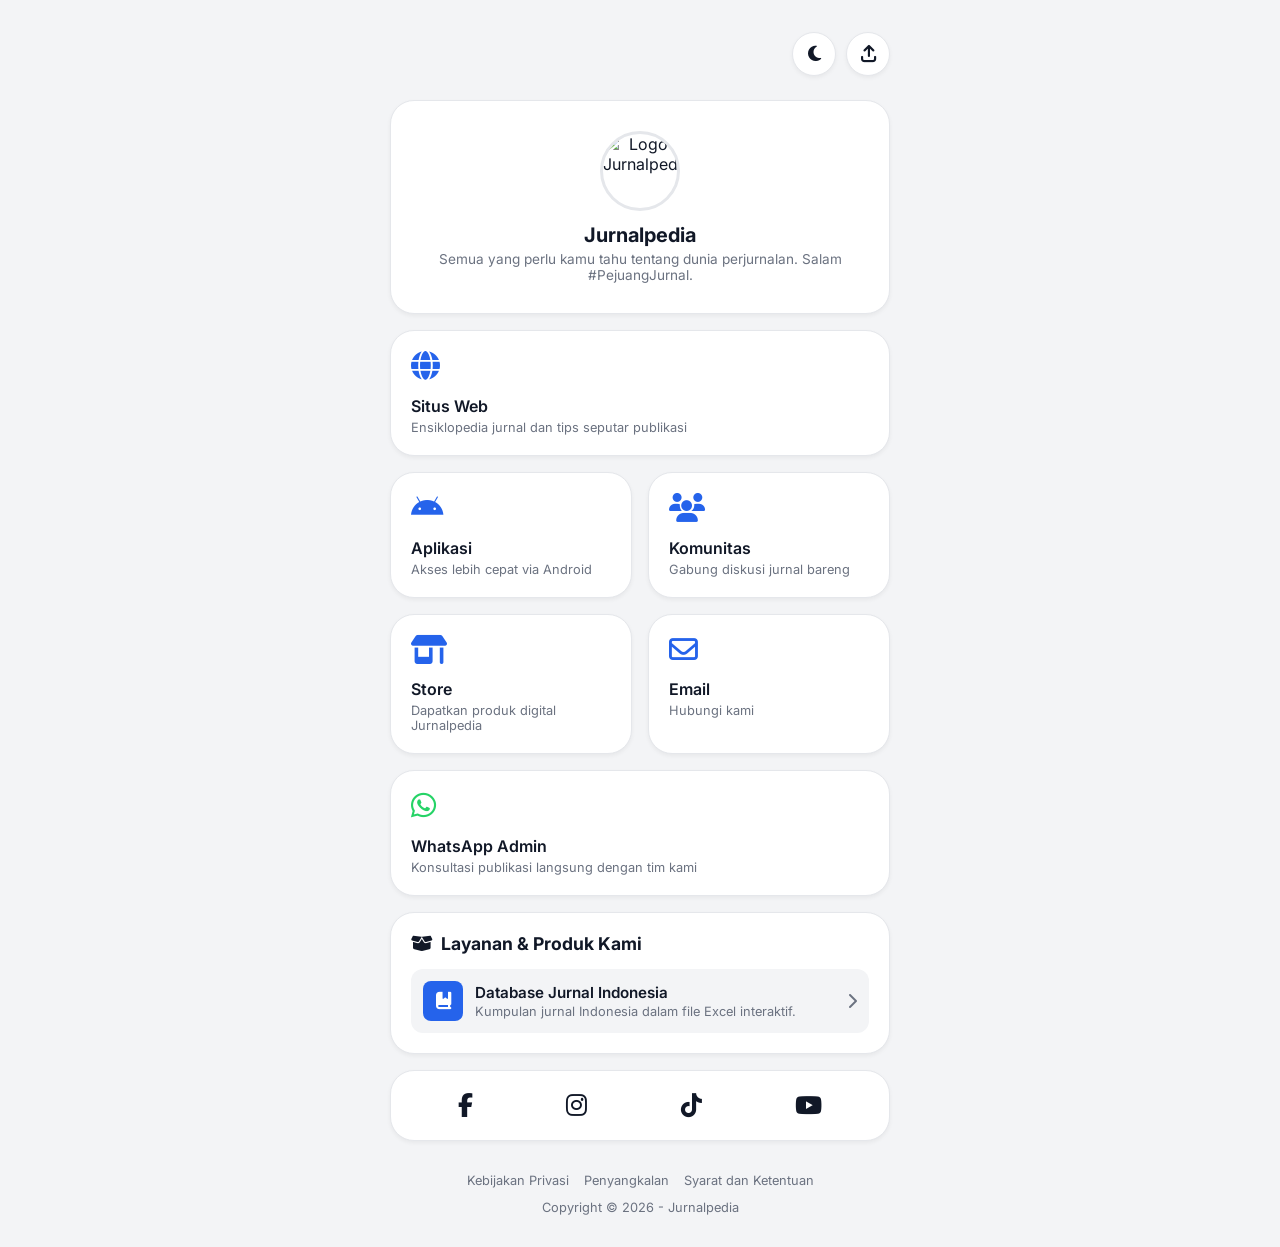
==== commit 9b0b5fbc: "update: remove newline or <br> tag" ====
--- a/index.html
+++ b/index.html
@@ -42,7 +42,7 @@
             <div class="bento-card profile-card span-2">
                 <img src="https://yt3.googleusercontent.com/y1gAAo7GMOeDm1l3ZF2Vd3E8LzYEVMPhHXosQD47yBNoC2jjuOr83NpmQH1GYF8nZBvdHhKmEA=s160-c-k-c0x00ffffff-no-rj" alt="Logo Jurnalpedia" class="profile-img">
                 <h1>Jurnalpedia</h1> 
-                <p>Semua yang perlu kamu tahu tentang dunia perjurnalan.<br> Salam #PejuangJurnal.</p>
+                <p>Semua yang perlu kamu tahu tentang dunia perjurnalan. Salam #PejuangJurnal.</p>
             </div>
 
             <a href="https://www.jurnalpedia.my.id" class="bento-card link-card span-2" target="_blank" rel="noopener noreferrer">
